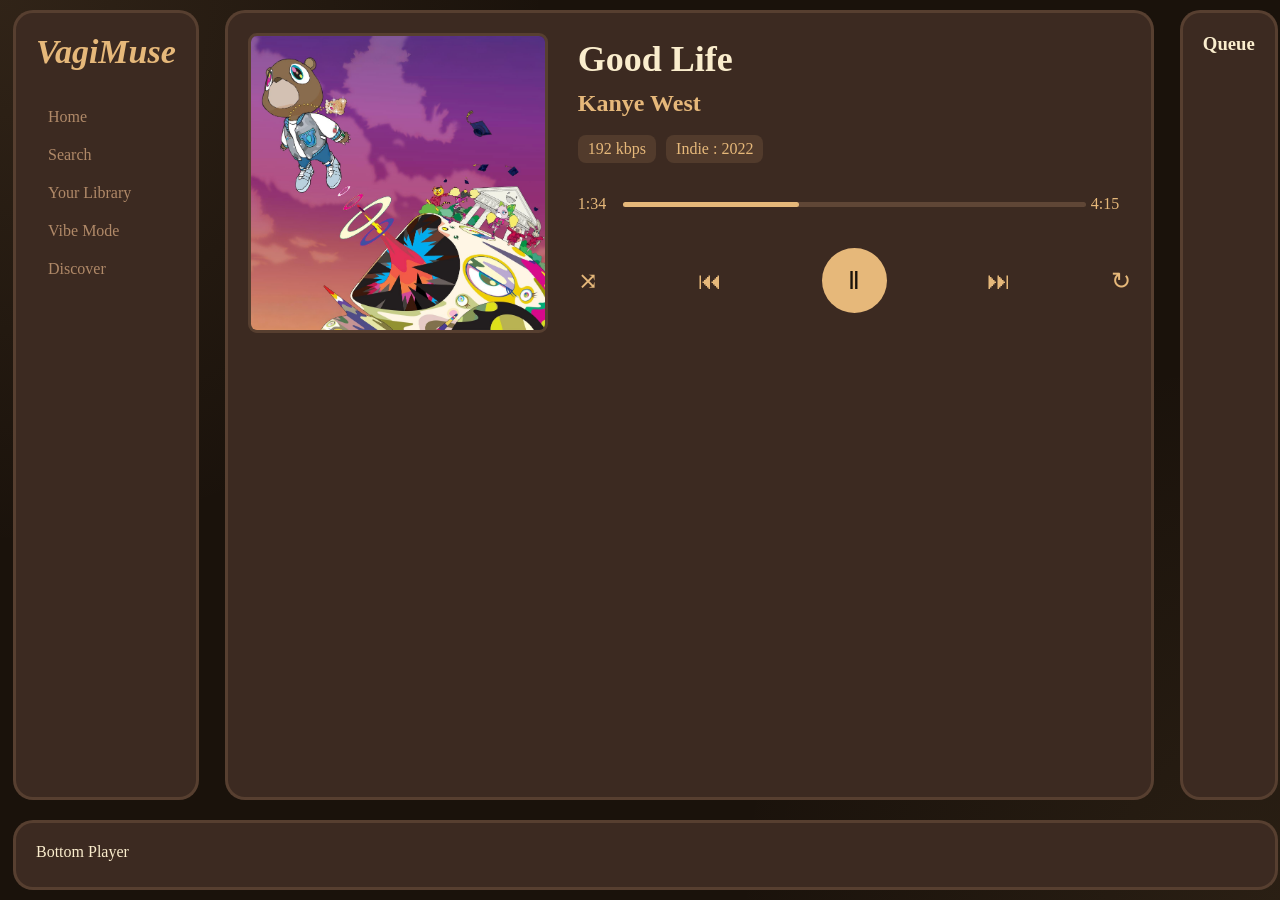
==== index.html @ 501be5e4 "Added library page" ====
<!DOCTYPE html>
<html lang="en">
	<head>
	    <meta charset="UTF-8">
	    <title>Music-Player</title>
	    <link href="css/style.css" rel="stylesheet">
	    <link  >	
	</head>
	<body>
	    <div class="container">
	    <!-- SideBar -->
		<div class="sideBar">
		    <h2 class="logo">VagiMuse</h2>	
		    
		    <nav class="menu">
			<a href="#" class="active">Home</a>
			<a href="#">Search</a>
			<a href="library.html">Your Library</a>
			<a href="#">Vibe Mode</a>
			<a href="#">Discover</a>
		    </nav>
		</div>

	    <!-- Player -->
		<div class="playerCard">
		    <div class="songTop">
		    	<img src="./assets/images/Kanye-Graduation-blank.png" class="albumCover" alt="Album Cover">

			<div class="songInfo">
			    <h1>Good Life</h1>
			    <h2>Kanye West</h2>
			    <div class="songInfo-Container">
			    	<div>192 kbps</div>
				    <div>Indie : 2022</div>
			    </div>
            <!-- PROGRESS BAR -->
            <div class="progressArea">
              <span>1:34</span>
              <div class="progressBar">
                <div class="progressFill"></div>
              </div>
              <span>4:15</span>
            </div>
            <div class="controls">
              <button>⤨</button>
              <button>⏮</button>
              <button class="playButton">Ⅱ</button>
              <button>⏭</button>
              <button>↻</button>
            </div>
			</div>
		    <!-- LYRICS -->
			<div class="lyrics">
				
			</div>
		    </div>
			
		</div>
	    <!-- Queue -->	
		<div class="queue">
		    <h3>Queue</h3>
		</div>
	    <!-- Bottom Player -->
		<div class="bottomPlayer">
		    Bottom Player
		</div>
	    	
	    </div>
	</body>
</html>
---- css/style.css ----
* {
  margin: 0;
  padding: 0;
  box-sizing: border-box;
}

/* colors/theme */
:root {
  --background: #1A120B;
  --surface: #2A1B13;
  --card: #3C2A21;
  --elevated: #4A3528;

  --primary: #D4A373;
  --accent: #E6B87A;

  --text-main: #FAEDCD;
  --text-soft: #B08968;
  --text-muted: #8C6F57;

  --border: rgba(212, 163, 115, 0.18);
  --shadow: rgba(0, 0, 0, 0.45);
}

body {
  min-height: 100vh;
  background:
    radial-gradient(circle at top left, rgba(212, 163, 115, 0.12), transparent 35%),
    radial-gradient(circle at bottom right, rgba(230, 184, 122, 0.08), transparent 35%),
    var(--background);
  color: var(--text-main);
  font-family: Georgia, serif;
}

.logo {
    color: var(--accent);
    font-size: 34px;
    font-style: italic;
    margin-bottom: 32px;
}

/* Menu */
.menu{
    display: flex;
    flex-direction: column;
    gap: 10px;
}

.menu a{
    color: var(--text-soft);
    padding: 5px 12px;
    border-radius : 8px;
    text-decoration: none;
}

.menu a.active{
    
},

.menu a:hover{
    background: rgba(212, 163, 115, 0.14);
    color: var(--text-main);
}


/* album art */
.albumCover{
    height:300px;
    border-radius: 9px;
    border: 3px solid var(--border);
}

/* divisions for queue, songPlayer and sideBar */
.container > div{
    background: var(--card);
    border: 3px solid var(--border);
    border-radius: 20px;
    margin: 5px 8px 5px 8px;
    padding: 20px;
}

/* Main Grid */
.container {
    display: grid;
    gap:10px;
    padding: 5px;
    height:100vh;
    grid-template-rows: 10fr 1fr;
    grid-template-columns: 1fr 4fr 2fr;
}

.bottomPlayer {
    grid-column: span 3;
}

/* Grid for the player, lyrics and artist */

.songTop {
    display: grid;
    grid-template-columns: 300px 1fr;
    gap: 30px;
    align-items: start;
}

.songInfo {
    padding-top: 5px;
}


.songTop h1{
    font-size: 36px;
}

.songTop h2{
    color: var(--accent);
    margin: 10px 0;
}

/* PROPERTY GRID */

.songInfo-Container{
    display: flex;
    gap: 10px;
    margin: 18px 0 32px;
}

.songInfo-Container div{
    background: rgba(212, 163, 115, 0.14);
    color: var(--accent);
    padding: 5px 10px;
    border-radius: 8px;
}

.progressArea{
    display: grid;
    grid-template-columns: 40px auto 40px;
    align-items: center;
    gap: 5px;
    color: var(--accent);
}

.progressBar {
    height: 5px;
    background: rgba(176, 137, 104, 0.3);
    border-radius: 999px;
}

.progressFill {
  width: 38%;
  height: 100%;
  background: var(--accent);
  border-radius: 999px;
}

.controls{
    display: flex;
    align-items: center;
    gap: 100px;
    margin-top: 35px;
}

.controls button {
  background: none;
  border: none;
  color: var(--accent);
  font-size: 24px;
  cursor: pointer;
}

.playButton {
  width: 65px;
  height: 65px;
  border-radius: 50%;
  background: var(--accent) !important;
  color: var(--background) !important;
}
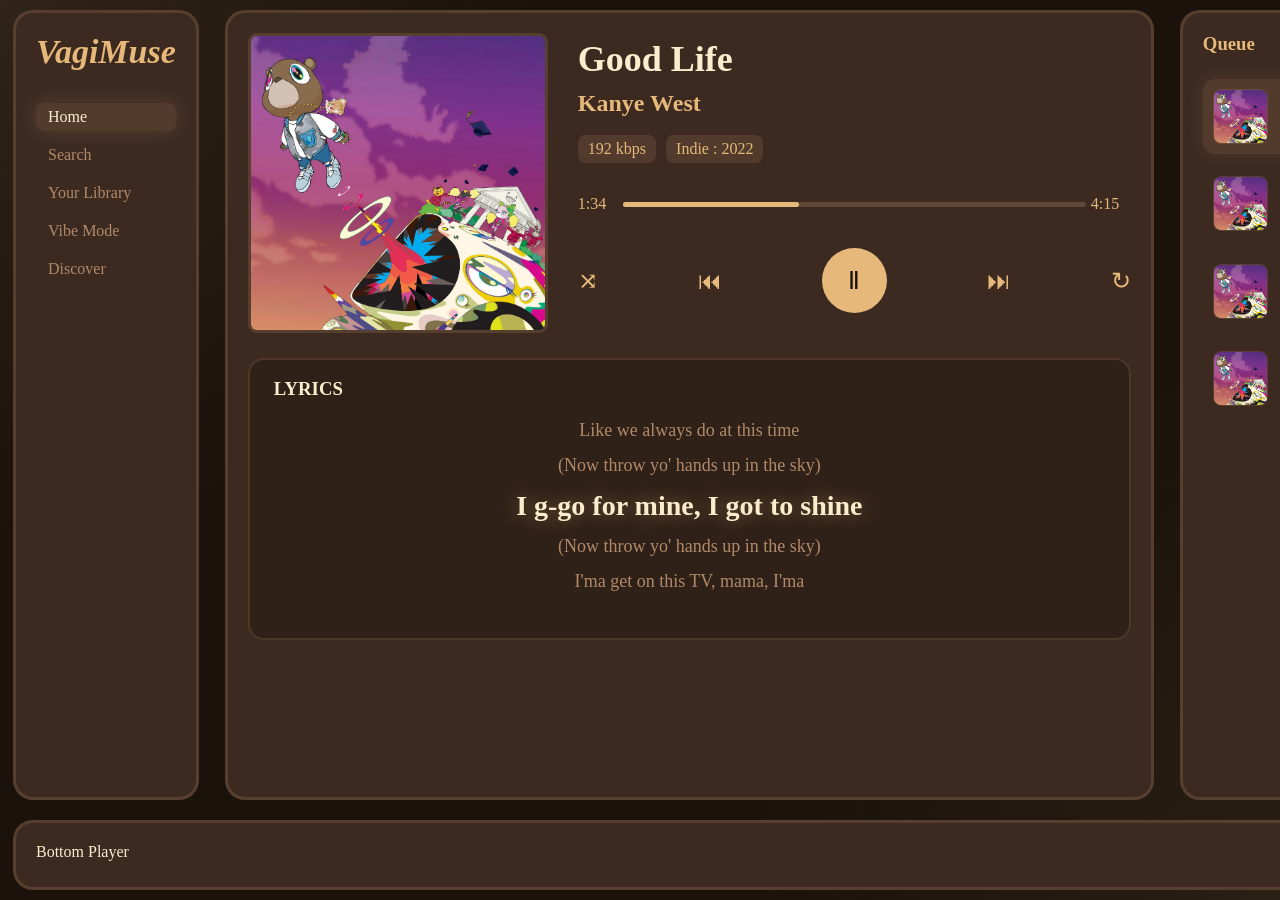
==== commit 5311b182: "adding pseudo data to lyrics div and making it more appealing using flexbox" ====
--- a/index.html
+++ b/index.html
@@ -1,38 +1,38 @@
 <!DOCTYPE html>
 <html lang="en">
-	<head>
-	    <meta charset="UTF-8">
-	    <title>Music-Player</title>
-	    <link href="css/style.css" rel="stylesheet">
-	    <link  >	
-	</head>
-	<body>
-	    <div class="container">
-	    <!-- SideBar -->
-		<div class="sideBar">
-		    <h2 class="logo">VagiMuse</h2>	
-		    
-		    <nav class="menu">
-			<a href="#" class="active">Home</a>
-			<a href="#">Search</a>
-			<a href="library.html">Your Library</a>
-			<a href="#">Vibe Mode</a>
-			<a href="#">Discover</a>
-		    </nav>
-		</div>
+  <head>
+    <meta charset="UTF-8">
+    <title>Music-Player</title>
+    <link href="css/style.css" rel="stylesheet">
+    <link  >	
+  </head>
+  <body>
+    <div class="container">
+      <!-- SideBar -->
+      <div class="sideBar">
+        <h2 class="logo">VagiMuse</h2>	
 
-	    <!-- Player -->
-		<div class="playerCard">
-		    <div class="songTop">
-		    	<img src="./assets/images/Kanye-Graduation-blank.png" class="albumCover" alt="Album Cover">
+        <nav class="menu">
+          <a href="#" class="active">Home</a>
+          <a href="#">Search</a>
+          <a href="#">Your Library</a>
+          <a href="#">Vibe Mode</a>
+          <a href="#">Discover</a>
+        </nav>
+      </div>
 
-			<div class="songInfo">
-			    <h1>Good Life</h1>
-			    <h2>Kanye West</h2>
-			    <div class="songInfo-Container">
-			    	<div>192 kbps</div>
-				    <div>Indie : 2022</div>
-			    </div>
+      <!-- Player -->
+      <div class="playerCard">
+        <div class="songTop">
+          <img src="./assets/images/Kanye-Graduation-blank.png" class="albumCover" alt="Album Cover">
+
+          <div class="songInfo">
+            <h1>Good Life</h1>
+            <h2>Kanye West</h2>
+            <div class="songInfo-Container">
+              <div>192 kbps</div>
+              <div>Indie : 2022</div>
+            </div>
             <!-- PROGRESS BAR -->
             <div class="progressArea">
               <span>1:34</span>
@@ -48,23 +48,76 @@
               <button>⏭</button>
               <button>↻</button>
             </div>
-			</div>
-		    <!-- LYRICS -->
-			<div class="lyrics">
-				
-			</div>
-		    </div>
-			
-		</div>
-	    <!-- Queue -->	
-		<div class="queue">
-		    <h3>Queue</h3>
-		</div>
-	    <!-- Bottom Player -->
-		<div class="bottomPlayer">
-		    Bottom Player
-		</div>
-	    	
-	    </div>
-	</body>
+          </div>
+        </div>
+        <!-- LYRICS -->
+        <div class="lyrics">
+          <div class="lyricHeader">
+            <h3>Lyrics</h3> 
+          </div>
+
+          <div class="lyricBox">
+            <p>Like we always do at this time</p>
+            <p>(Now throw yo' hands up in the sky)</p>
+            <h2>I g-go for mine, I got to shine</h2>
+            <p>(Now throw yo' hands up in the sky)</p>
+            <p>I'ma get on this TV, mama, I'ma</p>
+          </div>
+        </div>
+
+      </div>
+      <!-- Queue -->	
+      <div class="queue">
+        <div class="queueHeader">
+          <h3>Queue</h3>
+          <span>Clear</span>
+        </div>
+
+        <div class="queueList">
+
+          <div class="queueItem active">
+            <img src="./assets/images/Kanye-Graduation-blank.png" alt="">
+            <div class="queueSongInfo">
+              <h4>Good Life</h4>
+              <p>Kanye West</p>
+            </div>
+            <span class="songTime">▶</span>
+          </div>
+
+          <div class="queueItem">
+            <img src="./assets/images/Kanye-Graduation-blank.png" alt="">
+            <div class="queueSongInfo">
+              <h4>Stronger</h4>
+              <p>Kanye West</p>
+            </div>
+            <span class="songTime">5:12</span>
+          </div>
+
+          <div class="queueItem">
+            <img src="./assets/images/Kanye-Graduation-blank.png" alt="">
+            <div class="queueSongInfo">
+              <h4>Flashing Lights</h4>
+              <p>Kanye West</p>
+            </div>
+            <span class="songTime">3:57</span>
+          </div>
+
+          <div class="queueItem">
+            <img src="./assets/images/Kanye-Graduation-blank.png" alt="">
+            <div class="queueSongInfo">
+              <h4>Homecoming</h4>
+              <p>Kanye West</p>
+            </div>
+            <span class="songTime">3:24</span>
+          </div>
+
+        </div>
+      </div>
+      <!-- Bottom Player -->
+      <div class="bottomPlayer">
+        Bottom Player
+      </div>
+
+    </div>
+  </body>
 </html>
--- a/css/style.css
+++ b/css/style.css
@@ -53,13 +53,11 @@
     text-decoration: none;
 }
 
-.menu a.active{
-    
-},
-
+.menu a.active,
 .menu a:hover{
     background: rgba(212, 163, 115, 0.14);
     color: var(--text-main);
+    box-shadow: 0 0 18px rgba(230, 184, 122, 0.18);
 }
 
 
@@ -174,3 +172,99 @@
   background: var(--accent) !important;
   color: var(--background) !important;
 }
+
+/* LYRICS */ 
+.lyrics{
+  margin-top: 25px;
+  border: 2px solid var(--border);
+  border-radius: 16px;
+  padding: 18px 24px 32px;
+  min-height: 270px;
+  background: rgba(26, 18, 11, 0.35);
+}
+
+.lyricHeader{
+  margin-bottom: 20px; 
+  text-transform: uppercase;
+}
+
+.lyricBox{
+  text-align: center;
+}
+
+.lyricBox p{
+  z-index: 2;
+  color: var(--text-soft);
+  font-size: 18px;
+  margin-bottom: 14px;
+}
+
+.lyricBox h2{
+  z-index: 2;
+  color: var(--text-main);
+  font-size: 28px;
+  margin: 14px 0;
+  text-shadow: 0 0 18px rgba(230, 184, 122, 0.45);
+}
+
+/* QUEUE */
+.queueHeader{
+  display: flex;
+  justify-content: space-between;
+  align-items: center;
+  margin-bottom: 24px;
+  color: var(--accent);
+}
+
+.queueHeader span {
+  font-size: 14px;
+  cursor: pointer;
+}
+
+.queueList{
+  display: flex;
+  flex-direction: column;
+  gap: 12px;
+}
+
+.queueItem{
+  display: grid;
+  grid-template-columns: 55px 1fr 45px;
+  align-items: center;
+  gap: 12px;
+
+ padding: 10px;
+  border-radius: 12px;
+  transition: 0.25s ease;
+}
+
+.queueItem:hover,
+.queueItem.active {
+  background: rgba(212, 163, 115, 0.14);
+  box-shadow: 0 0 18px rgba(230, 184, 122, 0.12);
+}
+
+.queue img{
+  height: 55px;  
+  width: 55px;
+  object-fit: cover;
+  border-radius: 8px;
+  border: 1px solid var(--border);
+}
+
+.queueSongInfo h4 {
+  color: var(--text-main);
+  font-size: 16px;
+  margin-bottom: 4px;
+}
+
+.queueSongInfo p {
+  color: var(--accent);
+  font-size: 13px;
+}
+
+.songTime {
+  color: var(--accent);
+  font-size: 13px;
+  text-align: right;
+}
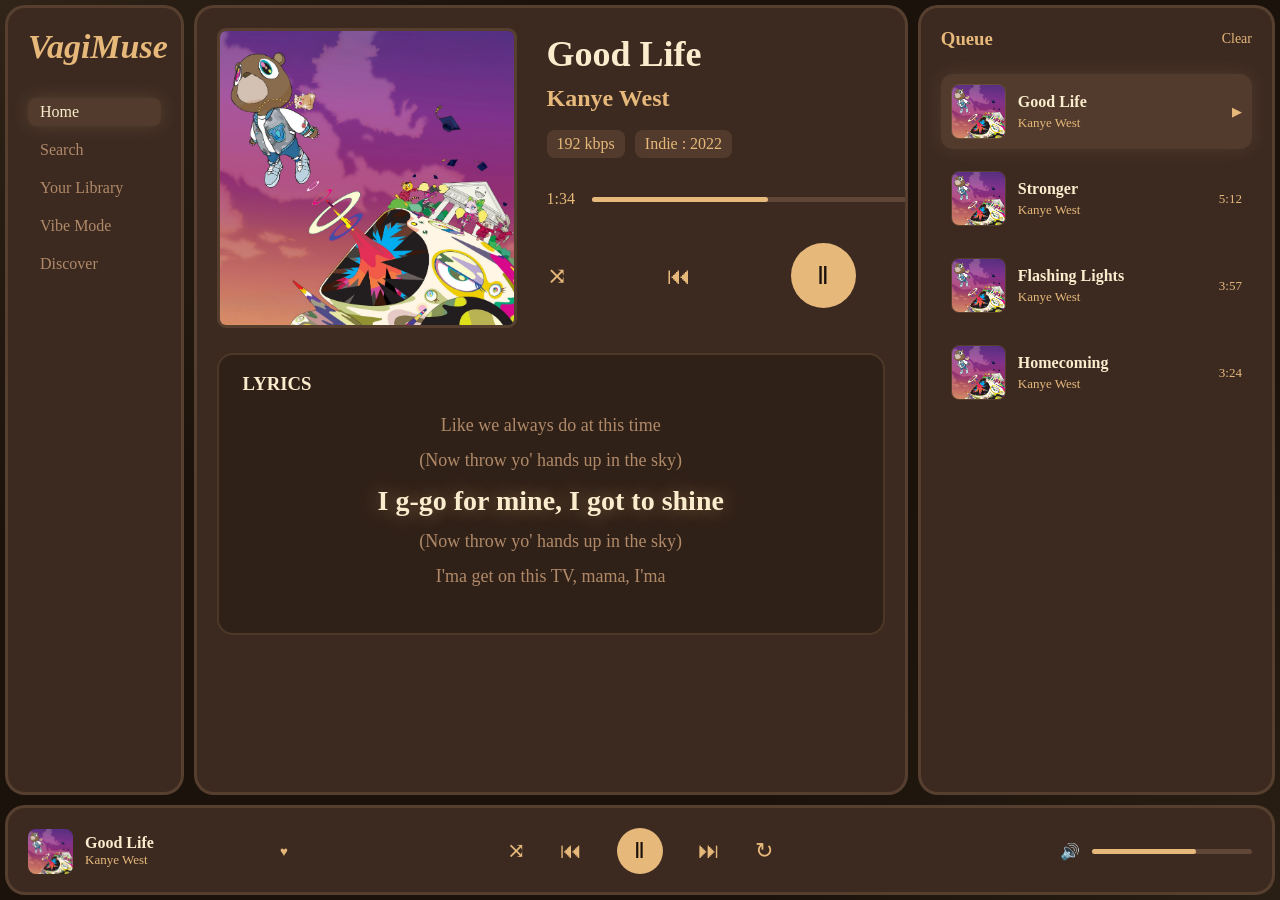
==== commit 473f81b1: "desigining the bottom plater wiht multiple flexboxes and grids" ====
--- a/index.html
+++ b/index.html
@@ -115,7 +115,30 @@
       </div>
       <!-- Bottom Player -->
       <div class="bottomPlayer">
-        Bottom Player
+        <div class="miniSong">
+          <img src="./assets/images/Kanye-Graduation-blank.png" alt="Album Cover">
+          <div>
+            <h4>Good Life</h4>
+            <p>Kanye West</p>
+          </div>
+
+          <button class="heartButton">♥</button>
+        </div>
+
+        <div class="bottomControls">
+          <button>⤨</button>
+          <button>⏮</button>
+          <button class="bottomPlayButton">Ⅱ</button>
+          <button>⏭</button>
+          <button>↻</button>  
+        </div> 
+
+        <div class="bottomVolumeArea">
+          <span>🔊</span>
+          <div class="volumeBar">
+            <div class="volumeFill"></div>
+          </div>
+        </div>
       </div>
 
     </div>
--- a/css/style.css
+++ b/css/style.css
@@ -69,22 +69,23 @@
 }
 
 /* divisions for queue, songPlayer and sideBar */
-.container > div{
-    background: var(--card);
-    border: 3px solid var(--border);
-    border-radius: 20px;
-    margin: 5px 8px 5px 8px;
-    padding: 20px;
+.container > div {
+  background: var(--card);
+  border: 3px solid var(--border);
+  border-radius: 20px;
+  padding: 20px;
+  overflow: hidden;
 }
 
 /* Main Grid */
 .container {
-    display: grid;
-    gap:10px;
-    padding: 5px;
-    height:100vh;
-    grid-template-rows: 10fr 1fr;
-    grid-template-columns: 1fr 4fr 2fr;
+  display: grid;
+  gap: 10px;
+  padding: 5px;
+  height: 100vh;
+  grid-template-rows: 1fr 90px;
+  grid-template-columns: 1fr 4fr 2fr;
+  overflow: hidden;
 }
 
 .bottomPlayer {
@@ -268,3 +269,80 @@
   font-size: 13px;
   text-align: right;
 }
+
+
+/* BOTTOM-PLAYER */
+.bottomPlayer {
+  grid-column: span 3;
+  display: grid;
+  grid-template-columns: 260px 1fr 260px;
+  text-align: center;
+}
+
+.miniSong {
+  display: flex;
+  align-items: center;
+  gap: 12px;
+  text-align: left;
+}
+
+.miniSong img {
+  height: 45px;
+  object-fit: cover;
+  border-radius: 8px;
+}
+
+.miniSong p {
+  color: var(--accent);
+  font-size: 13px;
+}
+
+.miniSong button {
+  margin-left: auto;
+  background: none;
+  border: none;
+  color: var(--accent);
+}
+
+.bottomControls {
+  display: flex;
+  justify-content: center;
+  align-items: center;
+  gap: 35px;
+}
+
+.bottomControls button {
+  background: none;
+  border: none;
+  color: var(--accent);
+  font-size: 22px;
+}
+
+.bottomPlayButton {
+  width: 46px;
+  height: 46px;
+  border-radius: 50%;
+  background: var(--accent) !important;
+  color: var(--background) !important;
+}
+
+.bottomVolumeArea {
+  display: flex;
+  justify-content: flex-end;
+  align-items: center;
+  gap: 12px;
+}
+
+.volumeBar {
+  width: 160px;
+  height: 5px;
+  border-radius: 999px;
+  background: rgba(176, 137, 104, 0.3);
+}
+
+.volumeFill {
+  width: 65%;
+  height: 100%;
+  border-radius: 999px;
+  background: var(--accent);
+}
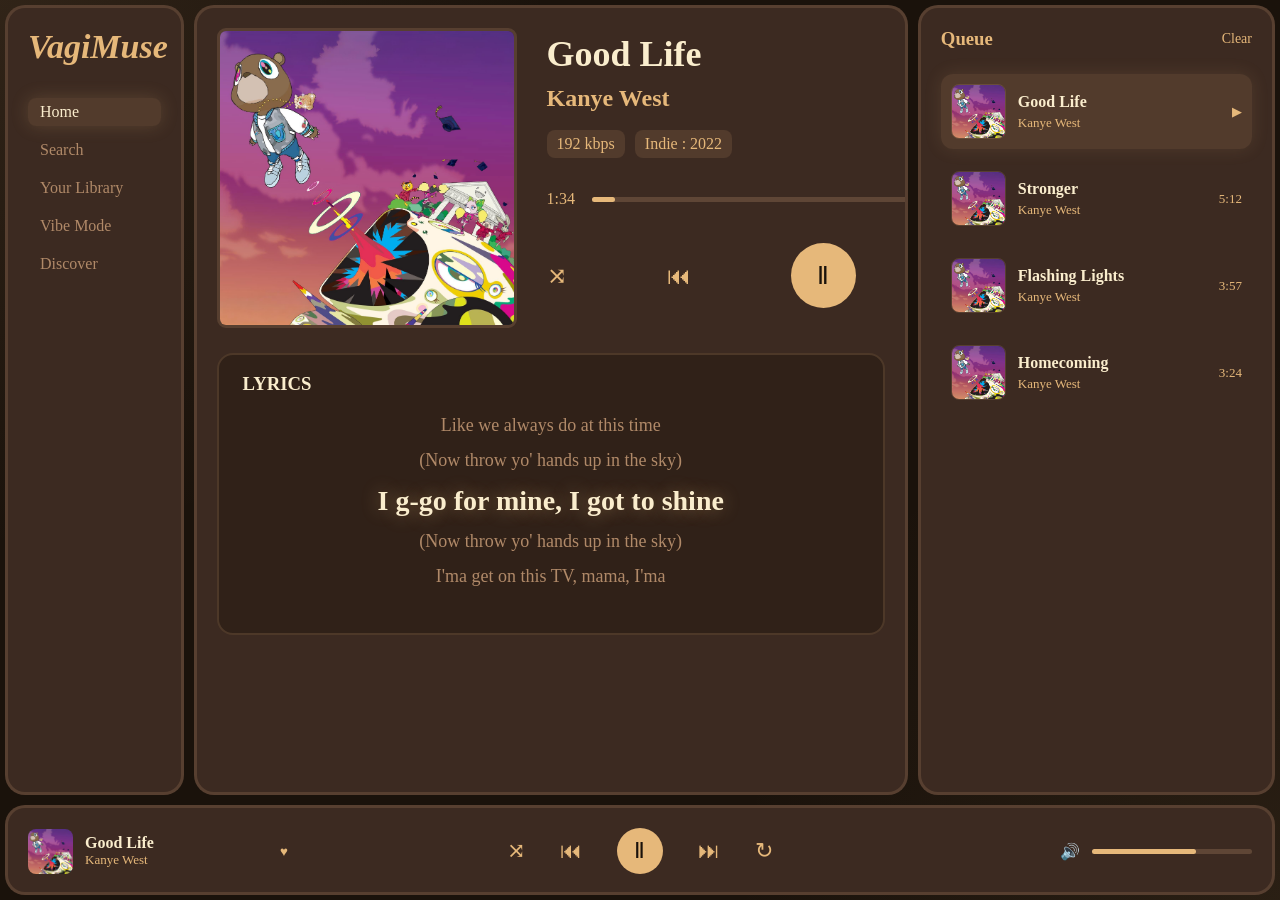
==== commit 2d2c33e2: "making the program bar fucntional and then bottom player switch when the song is changed with the ki" ====
--- a/index.html
+++ b/index.html
@@ -4,7 +4,6 @@
     <meta charset="UTF-8">
     <title>Music-Player</title>
     <link href="css/style.css" rel="stylesheet">
-    <link  >	
   </head>
   <body>
     <div class="container">
@@ -35,16 +34,16 @@
             </div>
             <!-- PROGRESS BAR -->
             <div class="progressArea">
-              <span>1:34</span>
+              <span id="currentTime">1:34</span>
               <div class="progressBar">
-                <div class="progressFill"></div>
+                <div class="progressFill" id="progressFill"></div>
               </div>
-              <span>4:15</span>
+              <span id="duration">4:15</span>
             </div>
             <div class="controls">
               <button>⤨</button>
               <button>⏮</button>
-              <button class="playButton">Ⅱ</button>
+              <button class="playButton" id="mainPlayButton">Ⅱ</button>
               <button>⏭</button>
               <button>↻</button>
             </div>
@@ -75,7 +74,7 @@
 
         <div class="queueList">
 
-          <div class="queueItem active">
+          <div class="queueItem active" data-time="3:23">
             <img src="./assets/images/Kanye-Graduation-blank.png" alt="">
             <div class="queueSongInfo">
               <h4>Good Life</h4>
@@ -84,7 +83,7 @@
             <span class="songTime">▶</span>
           </div>
 
-          <div class="queueItem">
+          <div class="queueItem" data-time="5:12">
             <img src="./assets/images/Kanye-Graduation-blank.png" alt="">
             <div class="queueSongInfo">
               <h4>Stronger</h4>
@@ -93,7 +92,7 @@
             <span class="songTime">5:12</span>
           </div>
 
-          <div class="queueItem">
+          <div class="queueItem" data-time="3:57">
             <img src="./assets/images/Kanye-Graduation-blank.png" alt="">
             <div class="queueSongInfo">
               <h4>Flashing Lights</h4>
@@ -102,7 +101,7 @@
             <span class="songTime">3:57</span>
           </div>
 
-          <div class="queueItem">
+          <div class="queueItem" data-time="3:24">
             <img src="./assets/images/Kanye-Graduation-blank.png" alt="">
             <div class="queueSongInfo">
               <h4>Homecoming</h4>
@@ -116,10 +115,10 @@
       <!-- Bottom Player -->
       <div class="bottomPlayer">
         <div class="miniSong">
-          <img src="./assets/images/Kanye-Graduation-blank.png" alt="Album Cover">
+          <img src="./assets/images/Kanye-Graduation-blank.png" alt="Album Cover" id="bottomAlbumCover">
           <div>
-            <h4>Good Life</h4>
-            <p>Kanye West</p>
+            <h4 id="bottomSongTitle">Good Life</h4>
+            <p id="bottomSongArtist">Kanye West</p>
           </div>
 
           <button class="heartButton">♥</button>
@@ -128,7 +127,7 @@
         <div class="bottomControls">
           <button>⤨</button>
           <button>⏮</button>
-          <button class="bottomPlayButton">Ⅱ</button>
+          <button class="bottomPlayButton" id="bottomPlayButton">Ⅱ</button>
           <button>⏭</button>
           <button>↻</button>  
         </div> 
@@ -142,5 +141,6 @@
       </div>
 
     </div>
+    <script src="./js/script.js"></script>
   </body>
 </html>
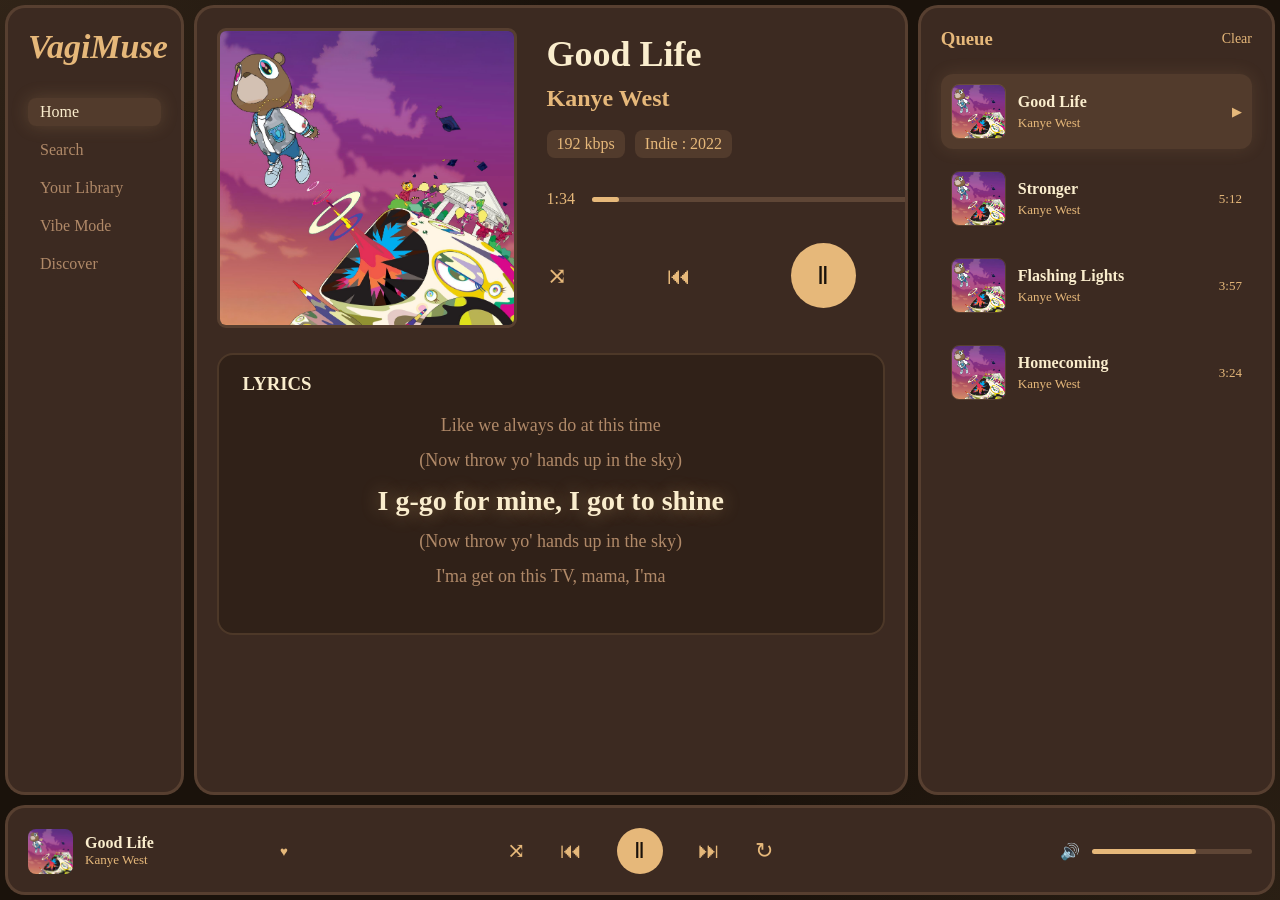
==== commit 8025bc3d: "Merge pull request #6 from Daksh-bala69/function-basic now the main player also changes accoing to t" ====
--- a/index.html
+++ b/index.html
@@ -23,11 +23,11 @@
       <!-- Player -->
       <div class="playerCard">
         <div class="songTop">
-          <img src="./assets/images/Kanye-Graduation-blank.png" class="albumCover" alt="Album Cover">
+          <img src="./assets/images/Kanye-Graduation-blank.png" class="albumCover" alt="Album Cover" id="mainPlayerCover">
 
           <div class="songInfo">
-            <h1>Good Life</h1>
-            <h2>Kanye West</h2>
+            <h1 id="mainSongTitle">Good Life</h1>
+            <h2 id="mainSongArtist">Kanye West</h2>
             <div class="songInfo-Container">
               <div>192 kbps</div>
               <div>Indie : 2022</div>
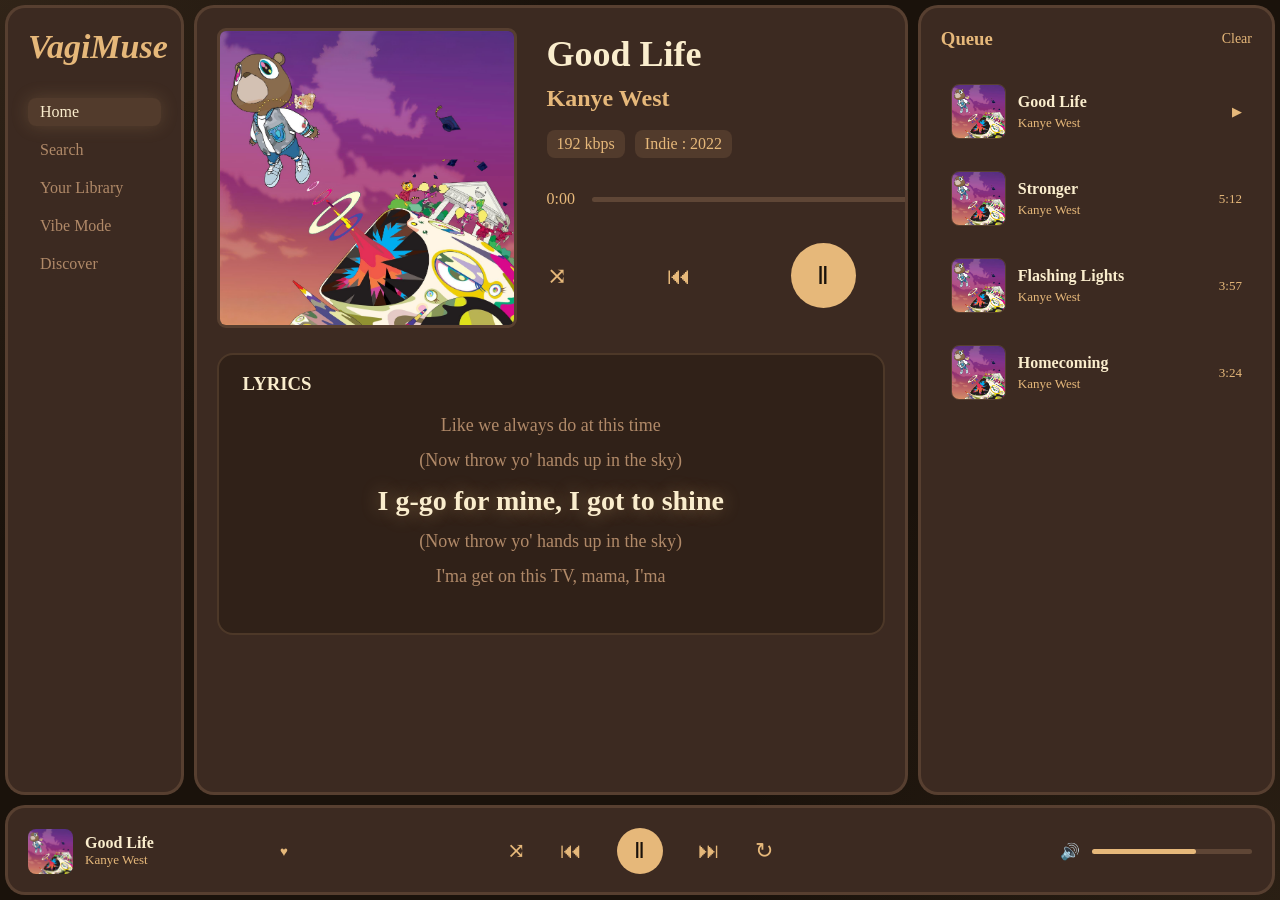
==== commit 676b1228: "the Queue now works and the song duration changes according to the song and updates and the progress" ====
--- a/index.html
+++ b/index.html
@@ -34,11 +34,11 @@
             </div>
             <!-- PROGRESS BAR -->
             <div class="progressArea">
-              <span id="currentTime">1:34</span>
+              <span id="currentTime">0:00</span>
               <div class="progressBar">
                 <div class="progressFill" id="progressFill"></div>
               </div>
-              <span id="duration">4:15</span>
+              <span id="duration">0:00</span>
             </div>
             <div class="controls">
               <button>⤨</button>
@@ -74,7 +74,7 @@
 
         <div class="queueList">
 
-          <div class="queueItem active" data-time="3:23">
+          <div class="queueItem currSong" data-time="3:23" data-audio="./assets/audio/05 - Good Life.flac">
             <img src="./assets/images/Kanye-Graduation-blank.png" alt="">
             <div class="queueSongInfo">
               <h4>Good Life</h4>
@@ -83,7 +83,7 @@
             <span class="songTime">▶</span>
           </div>
 
-          <div class="queueItem" data-time="5:12">
+          <div class="queueItem" data-time="5:12" data-audio="./assets/audio/03 - Stronger.flac">
             <img src="./assets/images/Kanye-Graduation-blank.png" alt="">
             <div class="queueSongInfo">
               <h4>Stronger</h4>
@@ -92,7 +92,7 @@
             <span class="songTime">5:12</span>
           </div>
 
-          <div class="queueItem" data-time="3:57">
+          <div class="queueItem" data-time="3:57" data-audio="./assets/audio/09 - Flashing Lights.flac">
             <img src="./assets/images/Kanye-Graduation-blank.png" alt="">
             <div class="queueSongInfo">
               <h4>Flashing Lights</h4>
@@ -101,7 +101,7 @@
             <span class="songTime">3:57</span>
           </div>
 
-          <div class="queueItem" data-time="3:24">
+          <div class="queueItem" data-time="3:24" data-audio="./assets/audio/12 - Homecoming.flac">
             <img src="./assets/images/Kanye-Graduation-blank.png" alt="">
             <div class="queueSongInfo">
               <h4>Homecoming</h4>
@@ -141,6 +141,6 @@
       </div>
 
     </div>
-    <script src="./js/script.js"></script>
+    <script src="./script.js"></script>
   </body>
 </html>
--- a/css/style.css
+++ b/css/style.css
@@ -145,7 +145,7 @@
 }
 
 .progressFill {
-  width: 38%;
+  width: 0%;
   height: 100%;
   background: var(--accent);
   border-radius: 999px;
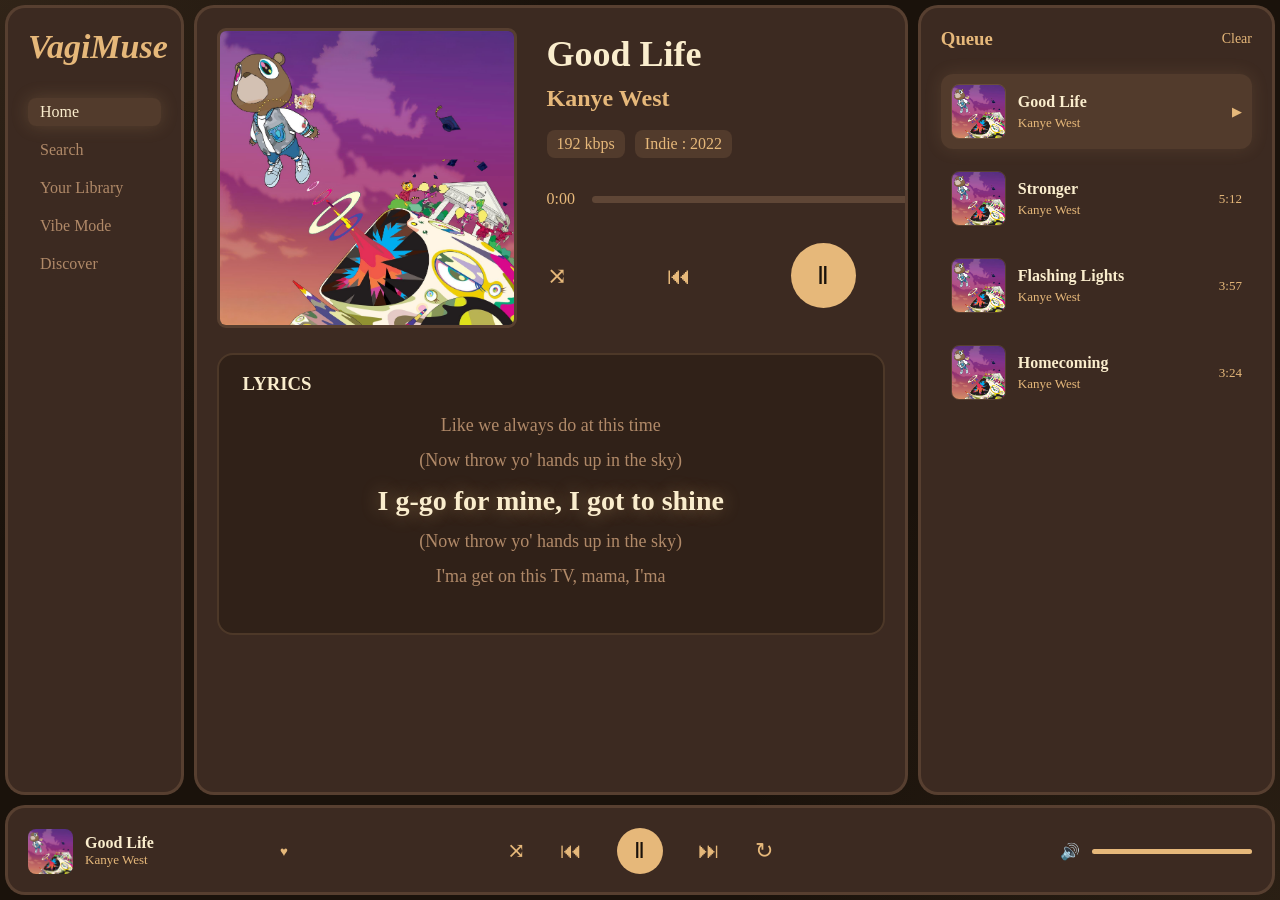
==== commit 54b0ca79: "making the previous and next buttons work and the volumeBar is now fucntional and works and can be u" ====
--- a/index.html
+++ b/index.html
@@ -42,9 +42,9 @@
             </div>
             <div class="controls">
               <button>⤨</button>
-              <button>⏮</button>
+              <button id="previousButton">⏮</button>
               <button class="playButton" id="mainPlayButton">Ⅱ</button>
-              <button>⏭</button>
+              <button id="nextButton">⏭</button>
               <button>↻</button>
             </div>
           </div>
--- a/css/style.css
+++ b/css/style.css
@@ -139,7 +139,7 @@
 }
 
 .progressBar {
-    height: 5px;
+    height: 7px;
     background: rgba(176, 137, 104, 0.3);
     border-radius: 999px;
 }
@@ -341,7 +341,7 @@
 }
 
 .volumeFill {
-  width: 65%;
+  width: 100%;
   height: 100%;
   border-radius: 999px;
   background: var(--accent);
